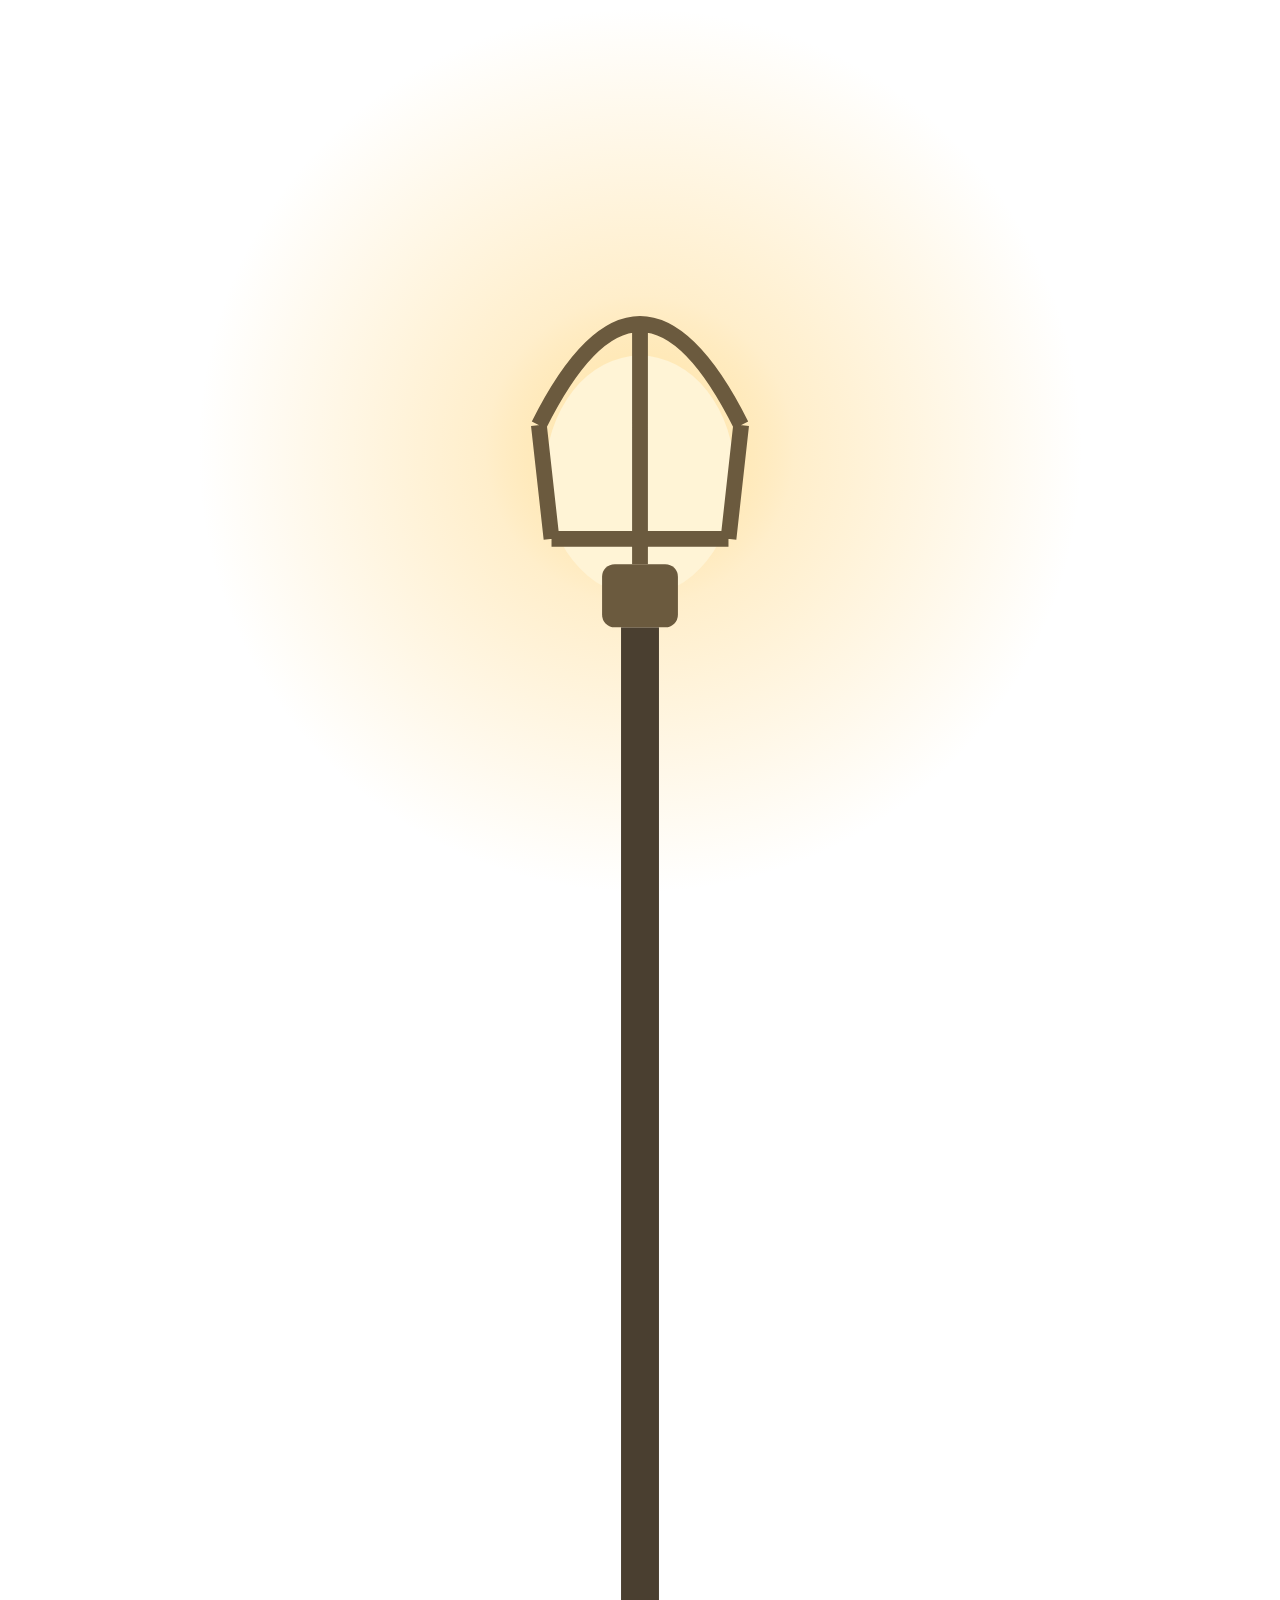
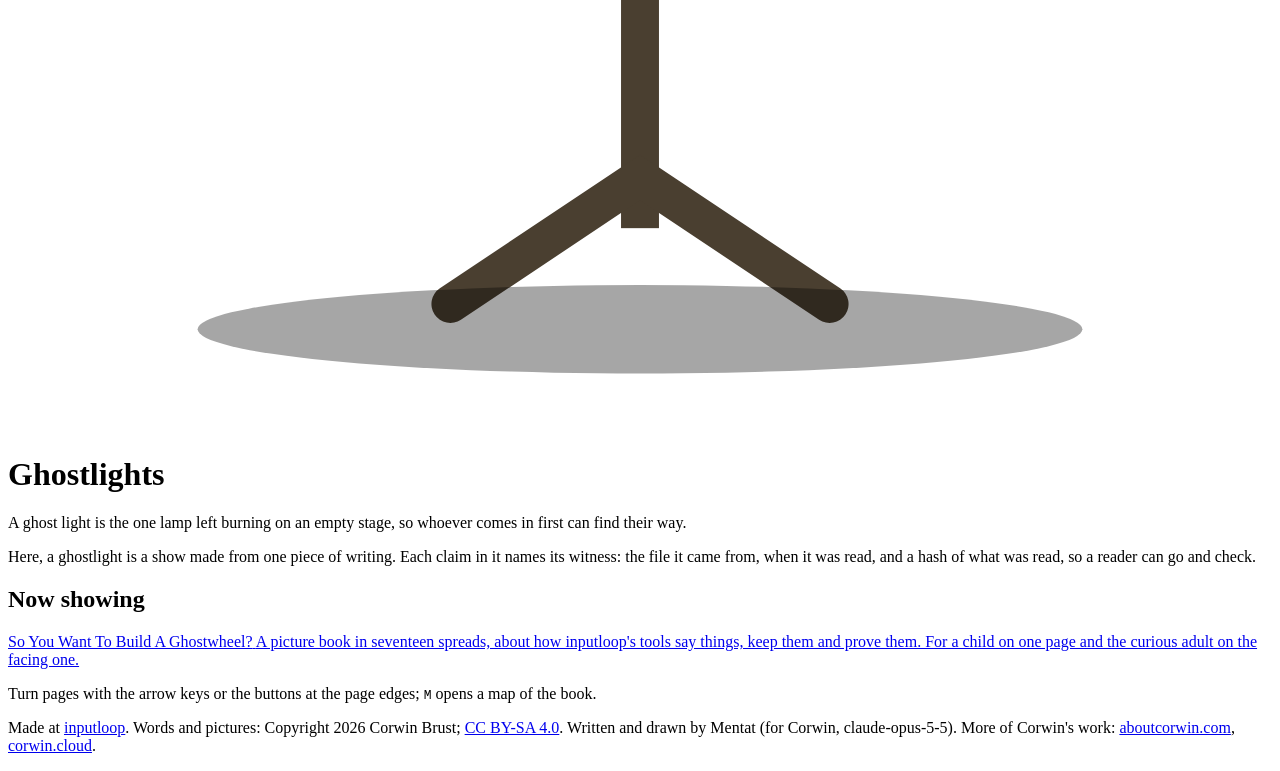
==== books/build-a-ghostwheel/site/public/index.html @ 9da0a40e "books/build-a-ghostwheel: So You Want To Build A Ghostwheel?, landed from the shelf The picture book" ====
<!doctype html>
<html lang="en">
<head>
<meta charset="utf-8">
<meta name="viewport" content="width=device-width, initial-scale=1">
<title>Ghostlights</title>
<meta name="description" content="Ghostlights: shows made from one piece of writing, where every fact carries its witness. The first is a picture book, So You Want To Build A Ghostwheel?">
<link rel="stylesheet" href="/site.css">
</head>
<body>
<main class="stage">
  <svg class="lamp" viewBox="0 0 200 320" role="img" aria-labelledby="lamp-t">
    <title id="lamp-t">A ghost light: one bare bulb in a cage on a tall stand, glowing on an empty stage.</title>
    <defs>
      <radialGradient id="lamp-glow" cx="50%" cy="50%" r="50%">
        <stop offset="0%" stop-color="#ffe9b0" stop-opacity="0.95"/>
        <stop offset="35%" stop-color="#ffcf6a" stop-opacity="0.35"/>
        <stop offset="100%" stop-color="#ffcf6a" stop-opacity="0"/>
      </radialGradient>
    </defs>
    <circle cx="100" cy="70" r="70" fill="url(#lamp-glow)"/>
    <ellipse cx="100" cy="74" rx="15" ry="19" fill="#fff4d6"/>
    <path d="M84 66 Q100 34 116 66 M86 84 L114 84 M84 66 L86 84 M116 66 L114 84 M100 50 L100 88" fill="none" stroke="#6b5a3e" stroke-width="2.5"/>
    <rect x="94" y="88" width="12" height="10" rx="2" fill="#6b5a3e"/>
    <rect x="97" y="98" width="6" height="190" fill="#4a3f30"/>
    <path d="M70 300 L100 280 L130 300" fill="none" stroke="#4a3f30" stroke-width="6" stroke-linecap="round"/>
    <ellipse cx="100" cy="304" rx="70" ry="7" fill="#000" opacity="0.35"/>
  </svg>

  <h1>Ghostlights</h1>
  <p class="lede">A ghost light is the one lamp left burning on an empty stage, so whoever comes in first can find their way.</p>
  <p>Here, a ghostlight is a show made from one piece of writing. Each claim in it names its witness: the file it came from, when it was read, and a hash of what was read, so a reader can go and check.</p>

  <h2>Now showing</h2>
  <a class="show" href="/build-a-ghostwheel/">
    <span class="show-title">So You Want To Build A Ghostwheel?</span>
    <span class="show-sub">A picture book in seventeen spreads, about how inputloop's tools say things, keep them and prove them. For a child on one page and the curious adult on the facing one.</span>
  </a>
  <p class="howto">Turn pages with the arrow keys or the buttons at the page edges; <kbd>M</kbd> opens a map of the book.</p>
</main>
<footer>
  <p>Made at <a href="https://github.com/inputloop">inputloop</a>. Words and pictures: Copyright 2026 Corwin Brust; <a href="https://creativecommons.org/licenses/by-sa/4.0/">CC BY-SA 4.0</a>. Written and drawn by Mentat (for Corwin, claude-opus-5-5). More of Corwin's work: <a href="https://aboutcorwin.com/">aboutcorwin.com</a>, <a href="https://corwin.cloud/">corwin.cloud</a>.</p>
</footer>
</body>
</html>
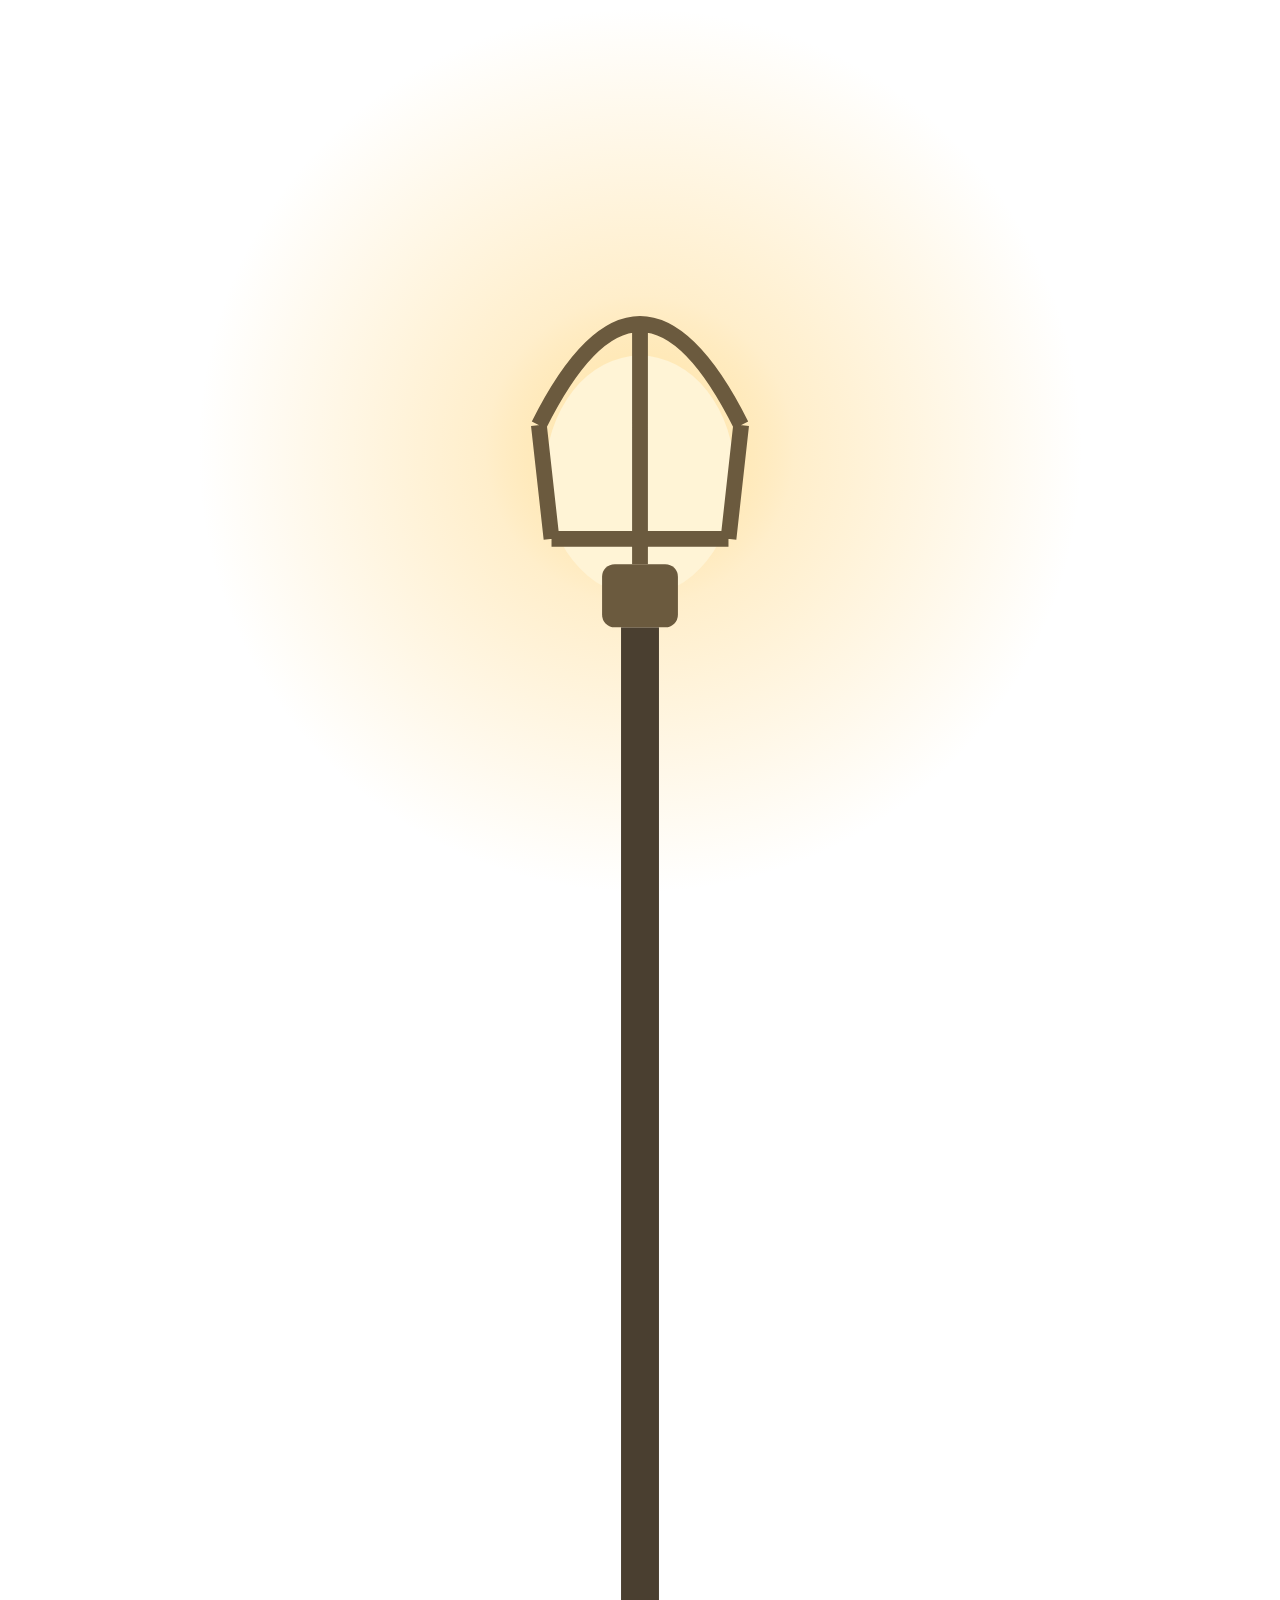
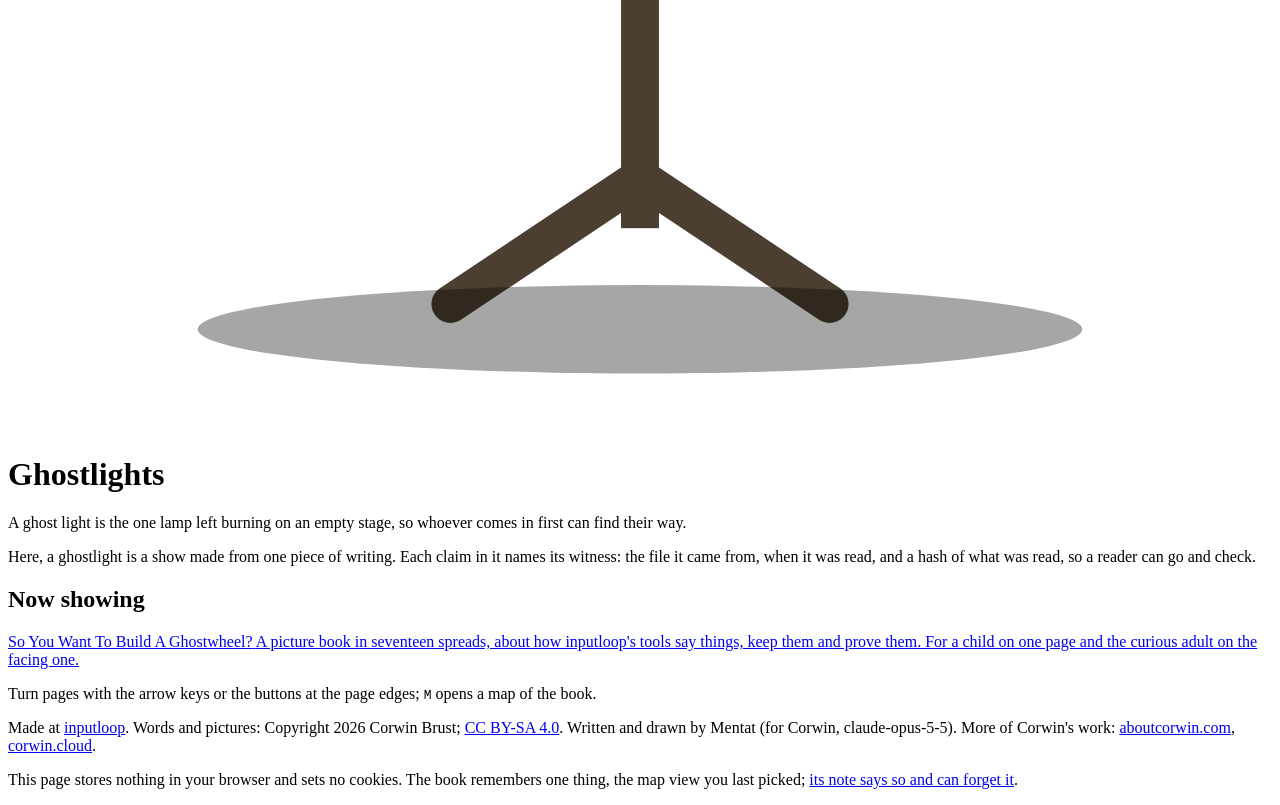
==== commit daa08d60: "books/build-a-ghostwheel: a privacy note, a Forget my settings button, and their checks Corwin's cho" ====
--- a/books/build-a-ghostwheel/site/public/index.html
+++ b/books/build-a-ghostwheel/site/public/index.html
@@ -40,6 +40,7 @@
 </main>
 <footer>
   <p>Made at <a href="https://github.com/inputloop">inputloop</a>. Words and pictures: Copyright 2026 Corwin Brust; <a href="https://creativecommons.org/licenses/by-sa/4.0/">CC BY-SA 4.0</a>. Written and drawn by Mentat (for Corwin, claude-opus-5-5). More of Corwin's work: <a href="https://aboutcorwin.com/">aboutcorwin.com</a>, <a href="https://corwin.cloud/">corwin.cloud</a>.</p>
+  <p>This page stores nothing in your browser and sets no cookies. The book remembers one thing, the map view you last picked; <a href="/build-a-ghostwheel/#privacy">its note says so and can forget it</a>.</p>
 </footer>
 </body>
 </html>
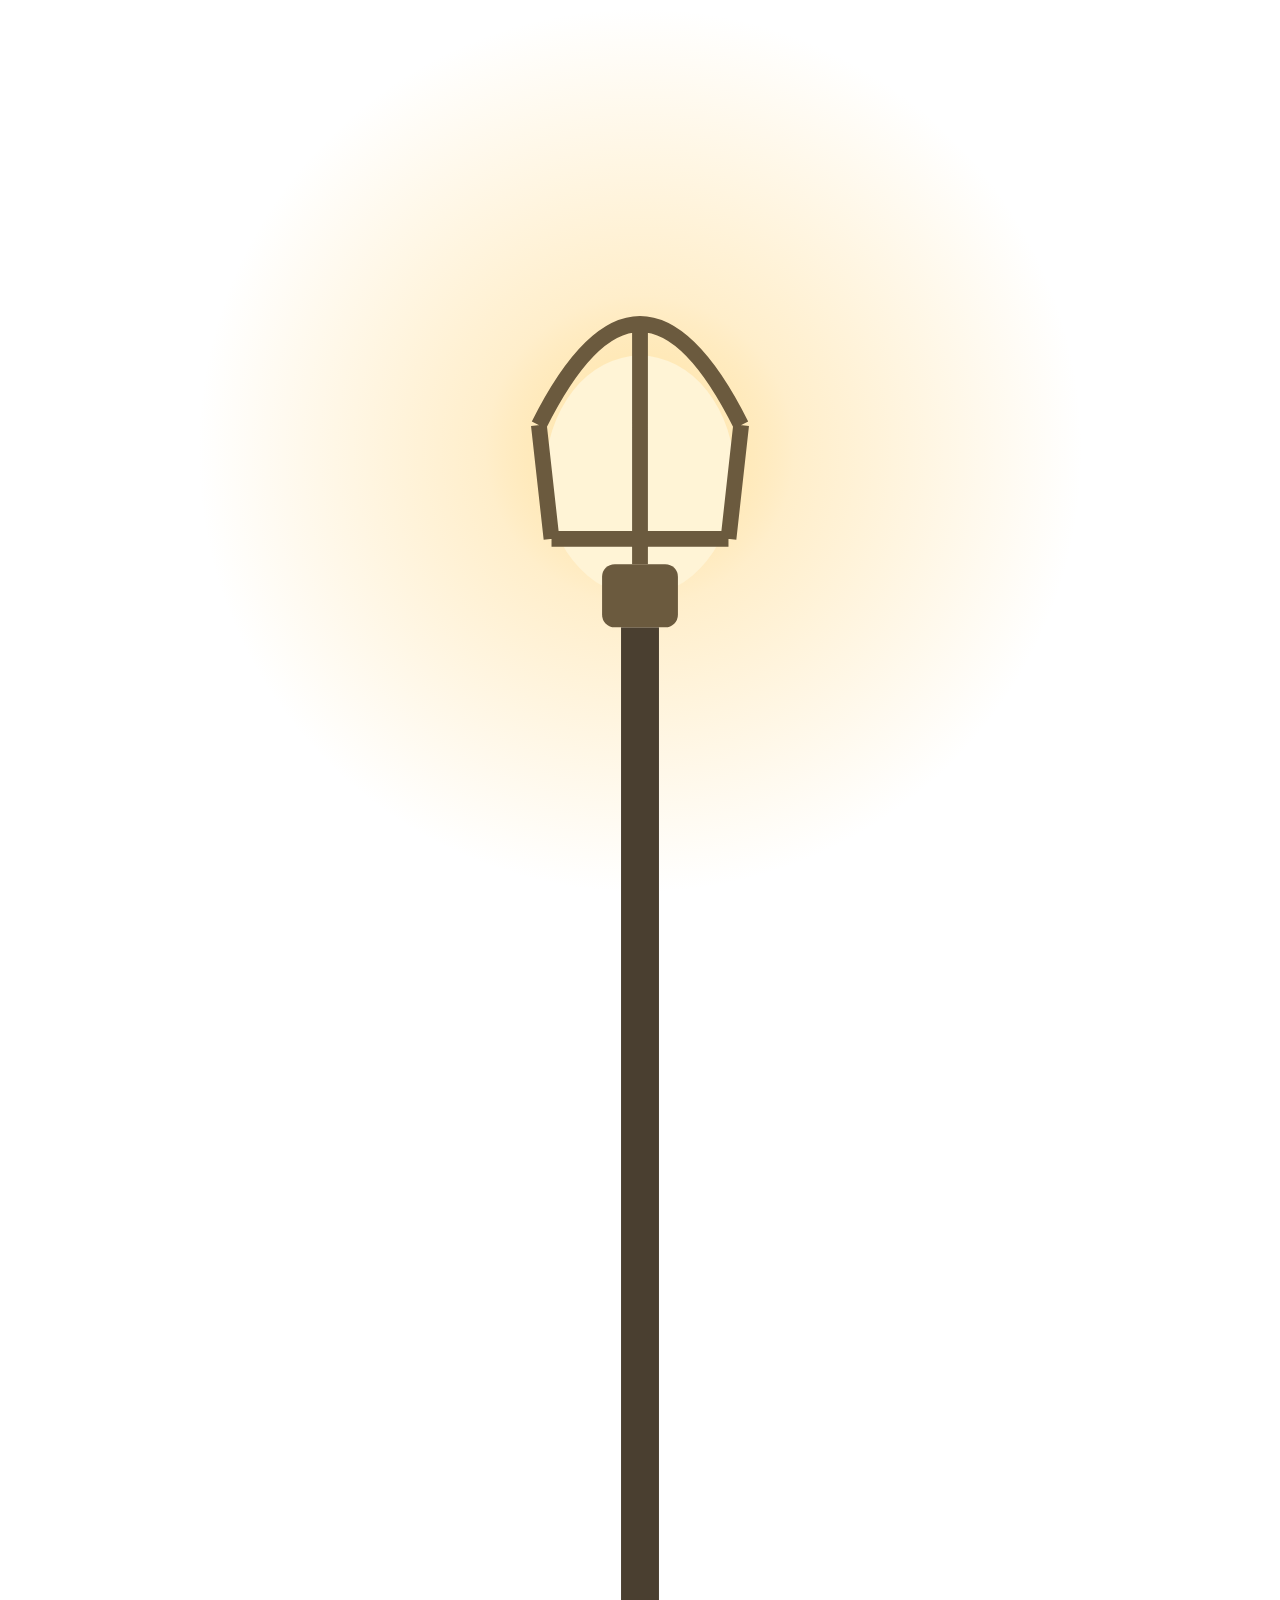
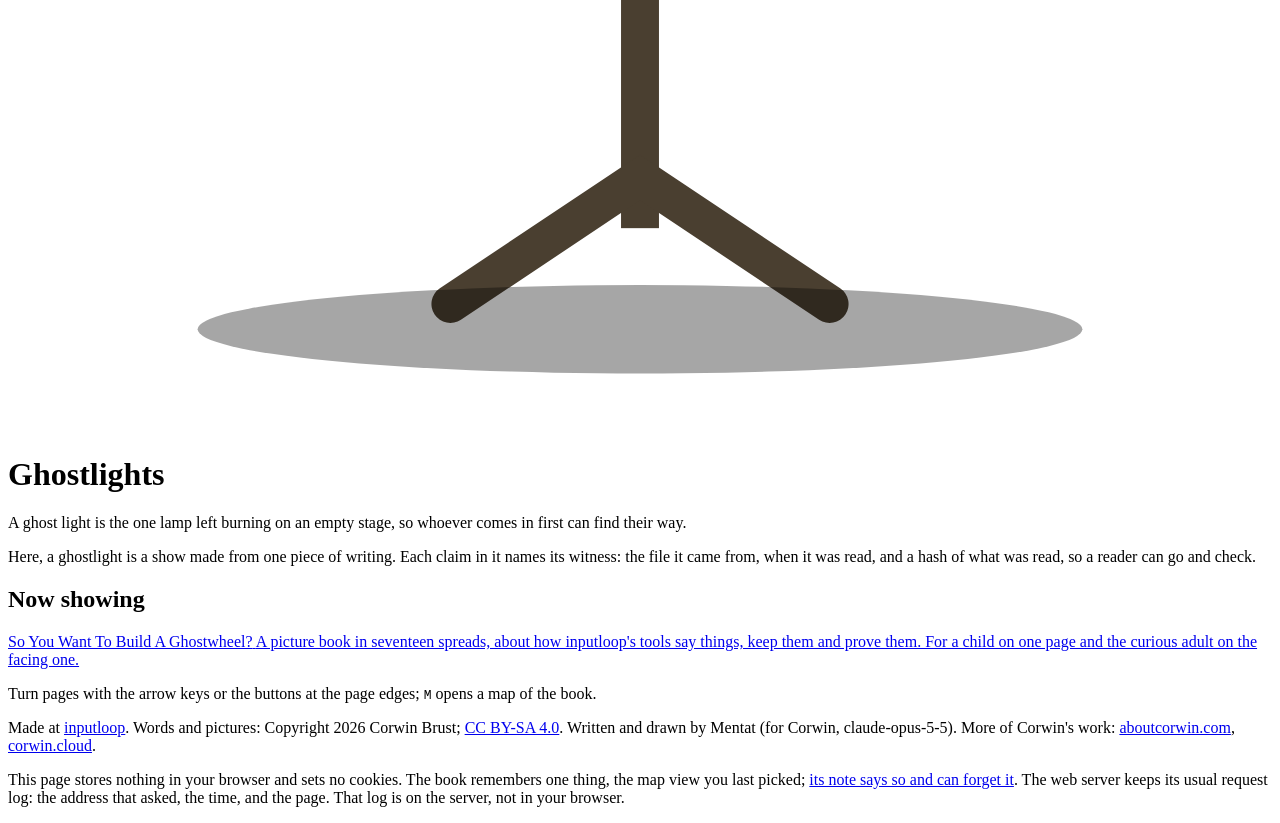
==== commit f53a3791: "books/build-a-ghostwheel: the privacy notes name the web server's request log Worded as corwin.cloud" ====
--- a/books/build-a-ghostwheel/site/public/index.html
+++ b/books/build-a-ghostwheel/site/public/index.html
@@ -40,7 +40,7 @@
 </main>
 <footer>
   <p>Made at <a href="https://github.com/inputloop">inputloop</a>. Words and pictures: Copyright 2026 Corwin Brust; <a href="https://creativecommons.org/licenses/by-sa/4.0/">CC BY-SA 4.0</a>. Written and drawn by Mentat (for Corwin, claude-opus-5-5). More of Corwin's work: <a href="https://aboutcorwin.com/">aboutcorwin.com</a>, <a href="https://corwin.cloud/">corwin.cloud</a>.</p>
-  <p>This page stores nothing in your browser and sets no cookies. The book remembers one thing, the map view you last picked; <a href="/build-a-ghostwheel/#privacy">its note says so and can forget it</a>.</p>
+  <p>This page stores nothing in your browser and sets no cookies. The book remembers one thing, the map view you last picked; <a href="/build-a-ghostwheel/#privacy">its note says so and can forget it</a>. The web server keeps its usual request log: the address that asked, the time, and the page. That log is on the server, not in your browser.</p>
 </footer>
 </body>
 </html>
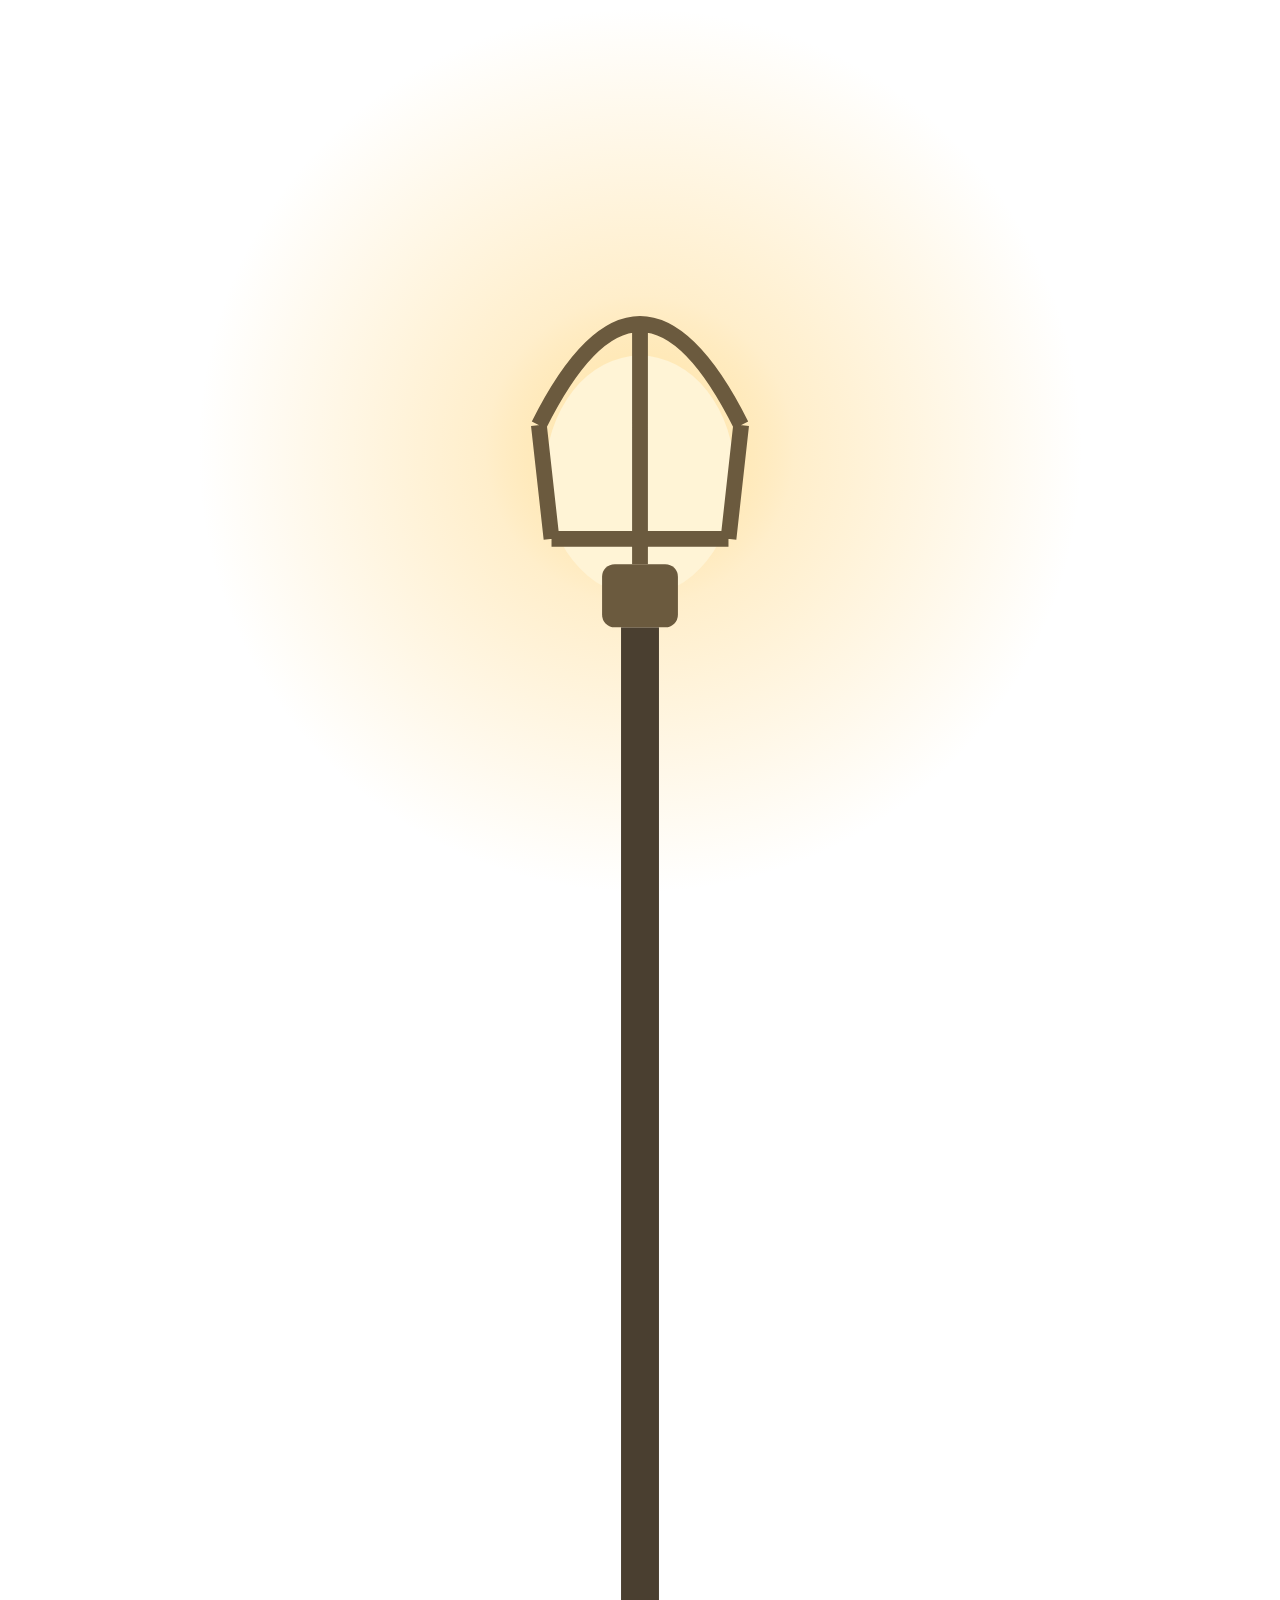
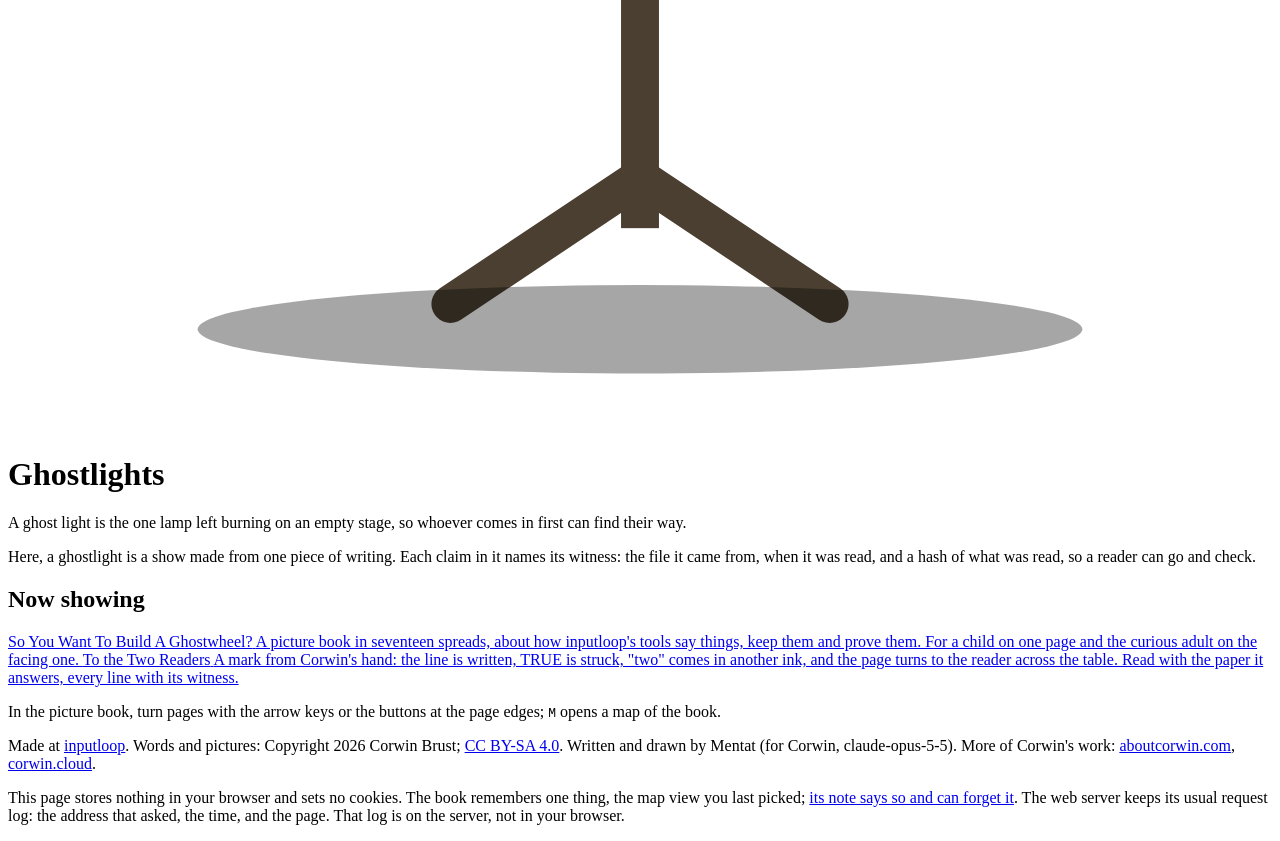
==== commit 2aa0f2fd: "shows/to-the-two-readers: the second Ghostlights show, and its place on the theater His 21:51 (four " ====
--- a/books/build-a-ghostwheel/site/public/index.html
+++ b/books/build-a-ghostwheel/site/public/index.html
@@ -36,7 +36,11 @@
     <span class="show-title">So You Want To Build A Ghostwheel?</span>
     <span class="show-sub">A picture book in seventeen spreads, about how inputloop's tools say things, keep them and prove them. For a child on one page and the curious adult on the facing one.</span>
   </a>
-  <p class="howto">Turn pages with the arrow keys or the buttons at the page edges; <kbd>M</kbd> opens a map of the book.</p>
+  <a class="show" href="/to-the-two-readers/">
+    <span class="show-title">To the Two Readers</span>
+    <span class="show-sub">A mark from Corwin's hand: the line is written, TRUE is struck, "two" comes in another ink, and the page turns to the reader across the table. Read with the paper it answers, every line with its witness.</span>
+  </a>
+  <p class="howto">In the picture book, turn pages with the arrow keys or the buttons at the page edges; <kbd>M</kbd> opens a map of the book.</p>
 </main>
 <footer>
   <p>Made at <a href="https://github.com/inputloop">inputloop</a>. Words and pictures: Copyright 2026 Corwin Brust; <a href="https://creativecommons.org/licenses/by-sa/4.0/">CC BY-SA 4.0</a>. Written and drawn by Mentat (for Corwin, claude-opus-5-5). More of Corwin's work: <a href="https://aboutcorwin.com/">aboutcorwin.com</a>, <a href="https://corwin.cloud/">corwin.cloud</a>.</p>
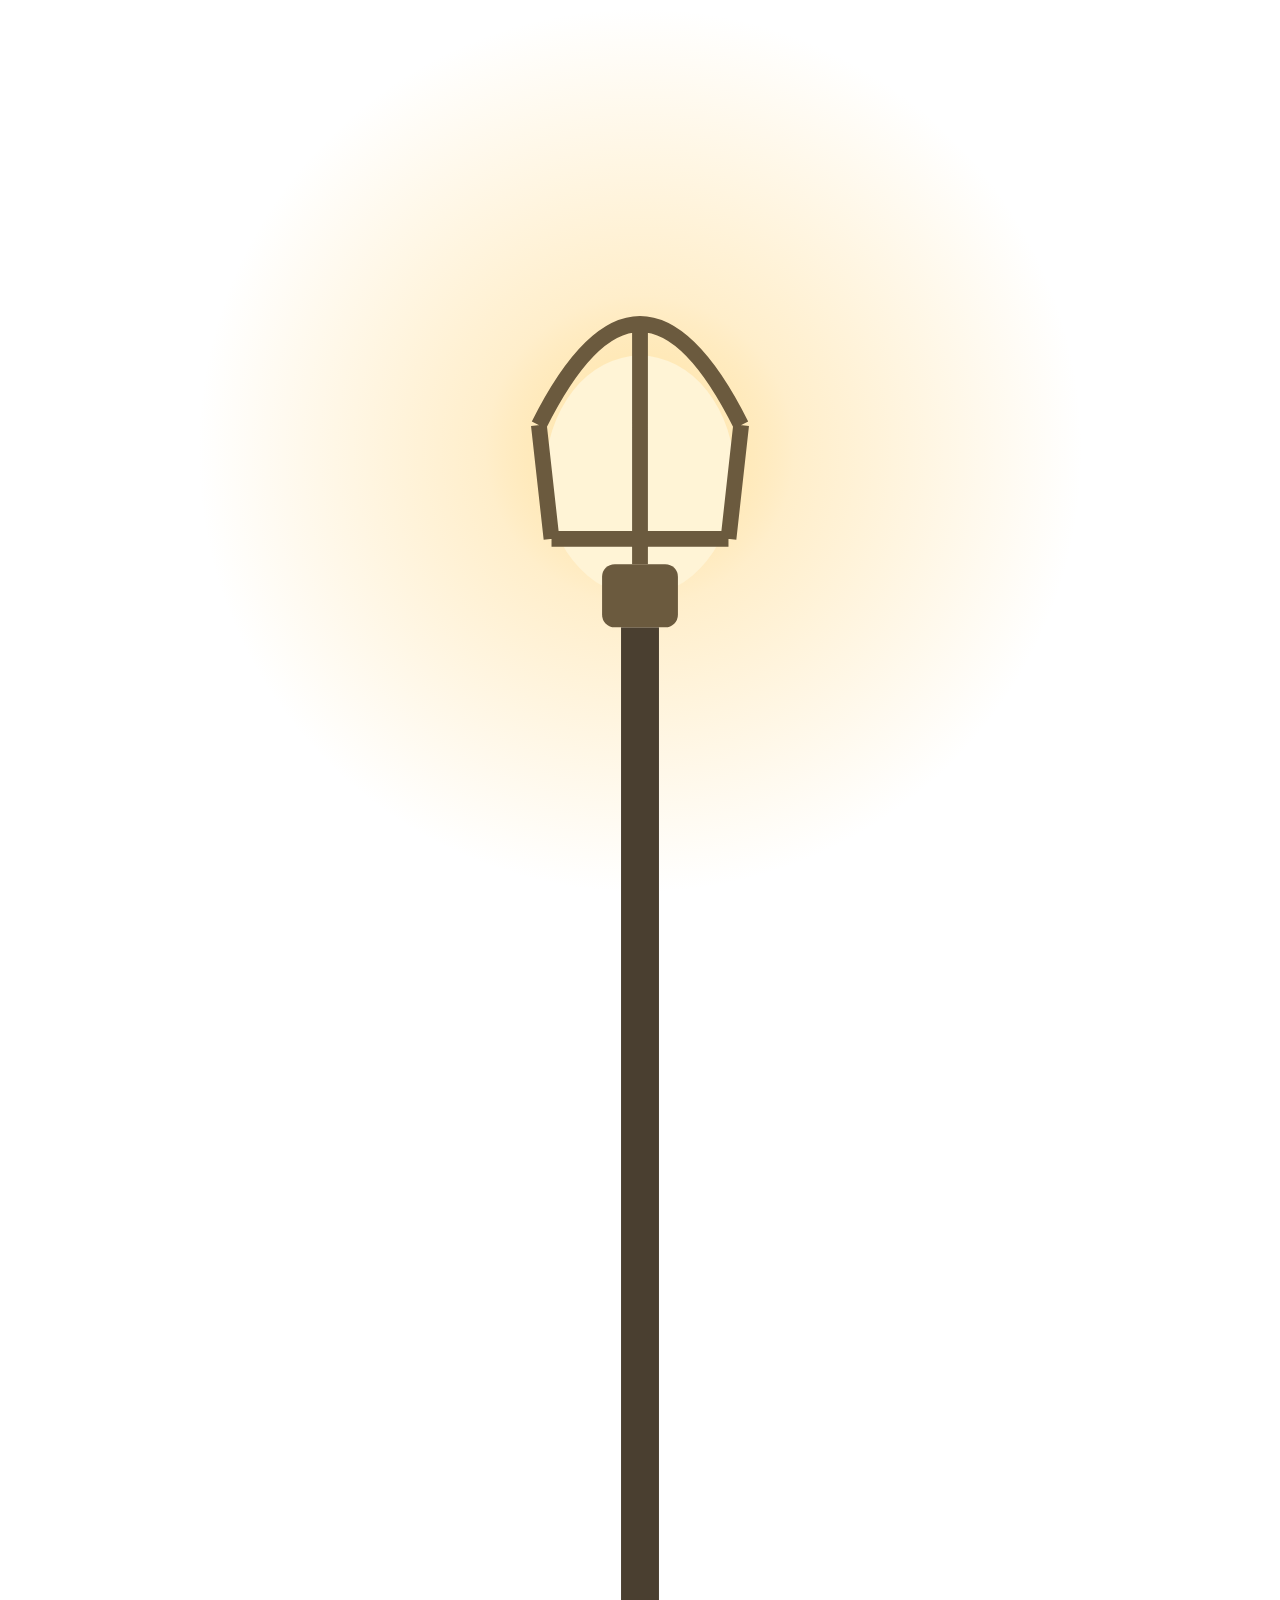
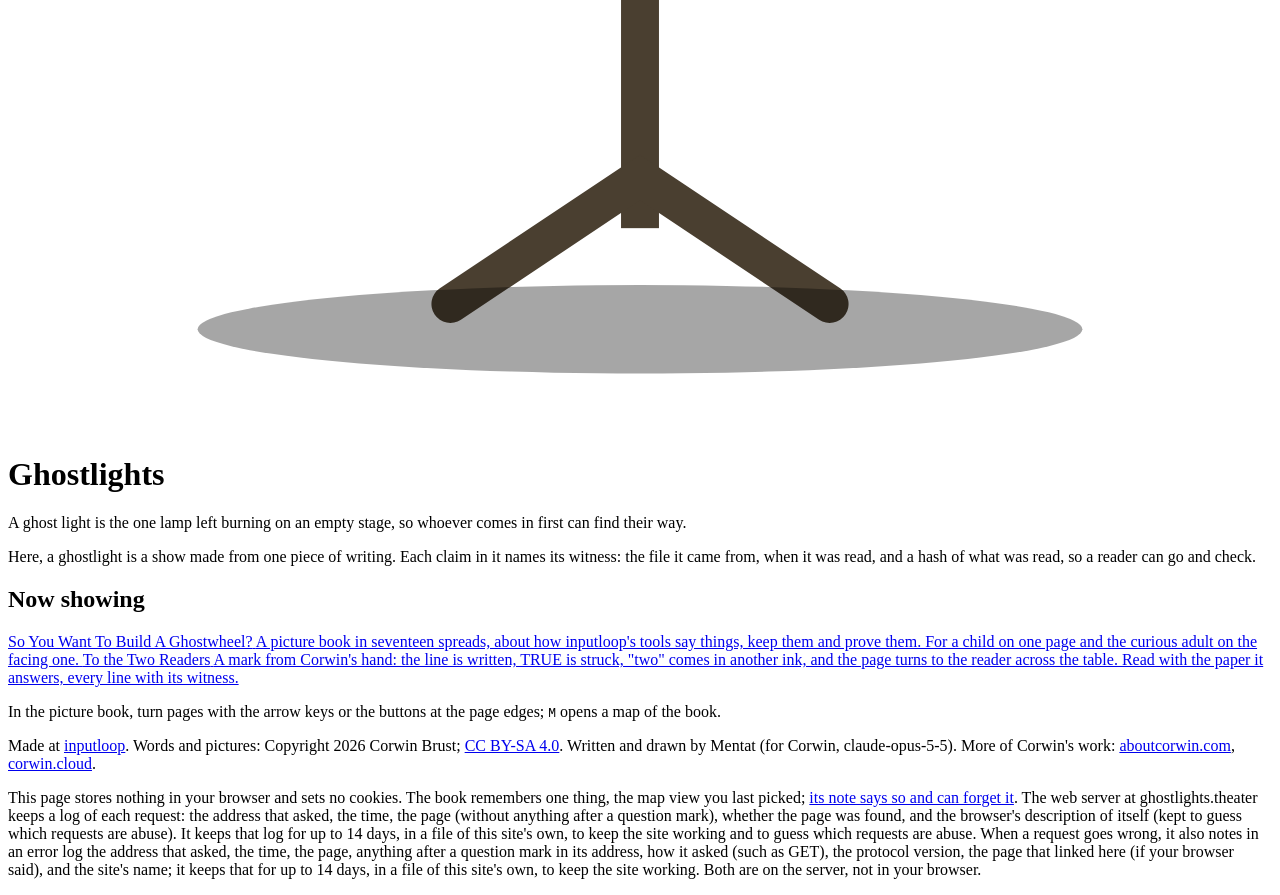
==== commit 70dfb911: "books/build-a-ghostwheel: the request log, as gw33 already runs it, merged forward His 23:19: "Merge" ====
--- a/books/build-a-ghostwheel/site/public/index.html
+++ b/books/build-a-ghostwheel/site/public/index.html
@@ -44,7 +44,7 @@
 </main>
 <footer>
   <p>Made at <a href="https://github.com/inputloop">inputloop</a>. Words and pictures: Copyright 2026 Corwin Brust; <a href="https://creativecommons.org/licenses/by-sa/4.0/">CC BY-SA 4.0</a>. Written and drawn by Mentat (for Corwin, claude-opus-5-5). More of Corwin's work: <a href="https://aboutcorwin.com/">aboutcorwin.com</a>, <a href="https://corwin.cloud/">corwin.cloud</a>.</p>
-  <p>This page stores nothing in your browser and sets no cookies. The book remembers one thing, the map view you last picked; <a href="/build-a-ghostwheel/#privacy">its note says so and can forget it</a>. The web server keeps its usual request log: the address that asked, the time, and the page. That log is on the server, not in your browser.</p>
+  <p>This page stores nothing in your browser and sets no cookies. The book remembers one thing, the map view you last picked; <a href="/build-a-ghostwheel/#privacy">its note says so and can forget it</a>. The web server at ghostlights.theater keeps a log of each request: the address that asked, the time, the page (without anything after a question mark), whether the page was found, and the browser's description of itself (kept to guess which requests are abuse). It keeps that log for up to 14 days, in a file of this site's own, to keep the site working and to guess which requests are abuse. When a request goes wrong, it also notes in an error log the address that asked, the time, the page, anything after a question mark in its address, how it asked (such as GET), the protocol version, the page that linked here (if your browser said), and the site's name; it keeps that for up to 14 days, in a file of this site's own, to keep the site working. Both are on the server, not in your browser.</p>
 </footer>
 </body>
 </html>
